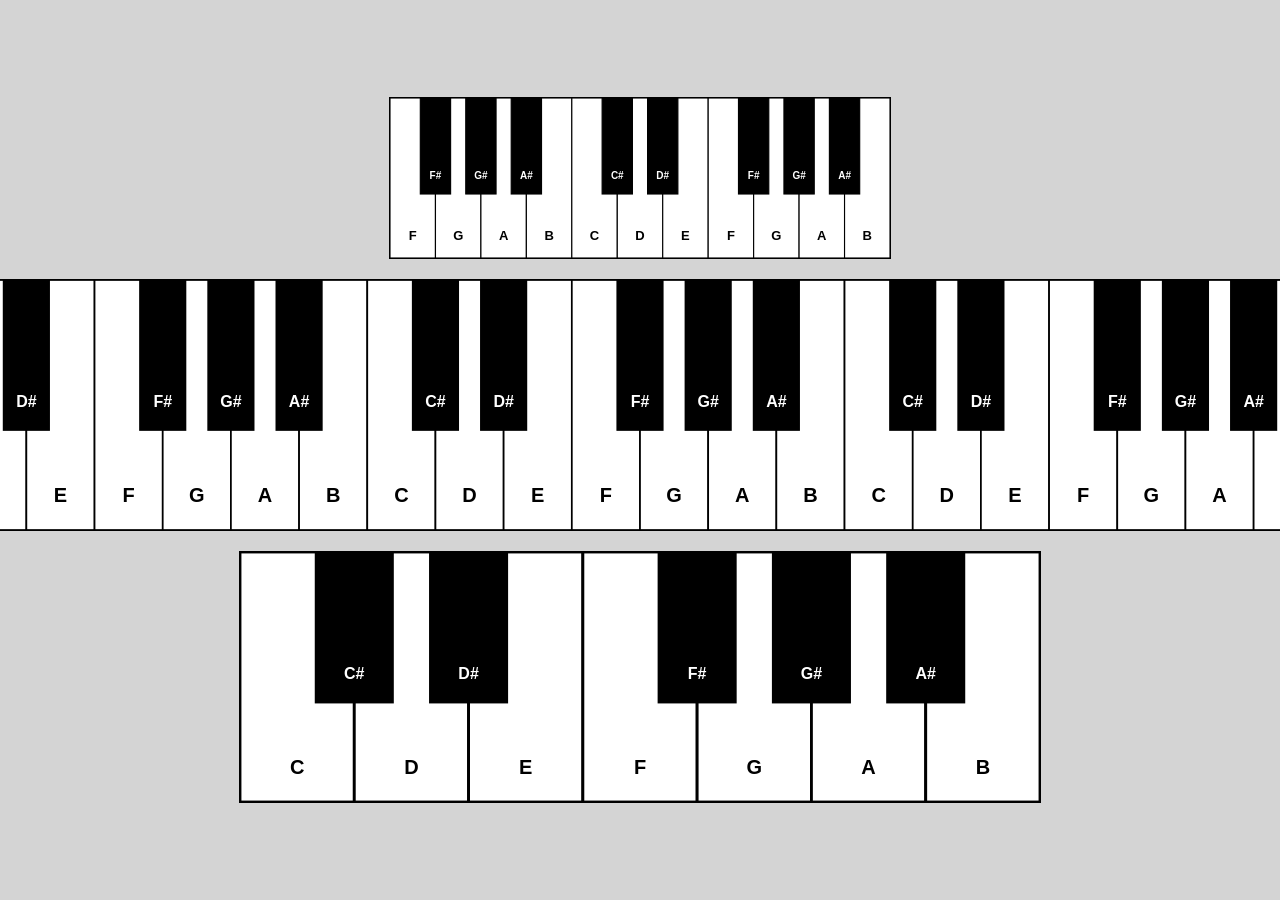
==== reeds.html @ b9848239 "Add html canvas view of the reeds" ====
<!DOCTYPE html>
<html lang="en">
<head>
    <meta charset="UTF-8">
    <meta name="viewport" content="width=device-width, initial-scale=1.0">
    <title>Piano View with Notes</title>
    <style>
        body {
            background-color: #d4d4d4;
            display: flex;
            justify-content: center;
            align-items: center;
            height: 100vh;
            margin: 0;
        }

        .piano-container {
            display: flex;
            align-items: center;
            flex-direction: column;
            gap: 20px; /* Space between the piano views */
        }

        .piano-wrapper {
            display: inline-block;
            border: 1px solid #000; /* Optional border for the div */
        }

        canvas {
            display: block;
        }
    </style>
</head>
<body>
<div class="piano-container" id="pianoContainer"></div>

<script>
    function createPianoCanvas(width, height, totalWhiteReeds = 7, startingNote = 'C') {
        const wrapper = document.createElement('div');
        wrapper.className = 'piano-wrapper';
        wrapper.style.width = `${width}px`;
        wrapper.style.height = `${height}px`;

        const canvas = document.createElement('canvas');
        canvas.width = width;
        canvas.height = height;
        wrapper.appendChild(canvas);

        const ctx = canvas.getContext('2d');
        const ctxLineWidth = (width /totalWhiteReeds) / 40;

        const whiteNotesSequence = ['C', 'D', 'E', 'F', 'G', 'A', 'B'];
        const blackNotesSequence = ['C#', 'D#', '', 'F#', 'G#', 'A#', '']; // Use '' for missing black keys
        const startingIndex = whiteNotesSequence.indexOf(startingNote);

        if (startingIndex === -1) {
            console.error('Invalid starting note! Please provide a valid white key note (C, D, E, F, G, A, B).');
            return wrapper;
        }

        const whiteKeyWidth = width / totalWhiteReeds; // Width of each white key
        const blackKeyWidth = (whiteKeyWidth / 3) * 2; // Width of each black key
        const whiteKeyHeight = height; // Height of each white key
        const blackKeyHeight = (height / 10) * 6; // Height of each black key

        let currentWhiteNoteIndex = startingIndex;

        // Draw white keys and their notes
        for (let i = 0; i < totalWhiteReeds; i++) {
            const whiteNote = whiteNotesSequence[currentWhiteNoteIndex % 7];
            ctx.fillStyle = 'white';
            ctx.fillRect(i * whiteKeyWidth, 0, whiteKeyWidth, whiteKeyHeight);
            ctx.lineWidth = ctxLineWidth;
            ctx.strokeStyle = 'black';
            ctx.strokeRect(i * whiteKeyWidth, 0, whiteKeyWidth, whiteKeyHeight);

            // Add white-key note labels
            ctx.fillStyle = 'black';
            ctx.font = `bold ${Math.floor(height / 12)}px Arial`;
            ctx.textAlign = 'center';
            ctx.textBaseline = 'middle';
            ctx.fillText(whiteNote, i * whiteKeyWidth + whiteKeyWidth / 2, whiteKeyHeight - (height / 7.5));

            currentWhiteNoteIndex++;
        }

        // Draw black keys and their notes
        currentWhiteNoteIndex = startingIndex;
        for (let i = 0; i < totalWhiteReeds; i++) {
            const whiteNoteIndex = currentWhiteNoteIndex % 7;
            const blackNote = blackNotesSequence[whiteNoteIndex];

            if (blackNote !== '') {
                const left = i * whiteKeyWidth + whiteKeyWidth - blackKeyWidth / 2;
                ctx.fillStyle = 'black';
                ctx.fillRect(left, 0, blackKeyWidth, blackKeyHeight);
                ctx.lineWidth = ctxLineWidth;
                ctx.strokeStyle = 'black';
                ctx.strokeRect(left, 0, blackKeyWidth, blackKeyHeight);

                // Add black-key note labels
                ctx.fillStyle = 'white';
                ctx.font = `bold ${Math.floor(height / 15)}px Arial`;
                ctx.textAlign = 'center';
                ctx.textBaseline = 'middle';
                ctx.fillText(blackNote, left + blackKeyWidth / 2, blackKeyHeight - (height / 9));
            }

            currentWhiteNoteIndex++;
        }

        return wrapper;
    }

    // Render piano view with wrapper
    const pianoContainer = document.getElementById('pianoContainer');
    pianoContainer.appendChild(createPianoCanvas(500, 160, 11, 'F'));
    pianoContainer.appendChild(createPianoCanvas(1500, 250, 22, 'C'));
    pianoContainer.appendChild(createPianoCanvas(800, 250));
</script>
</body>
</html>
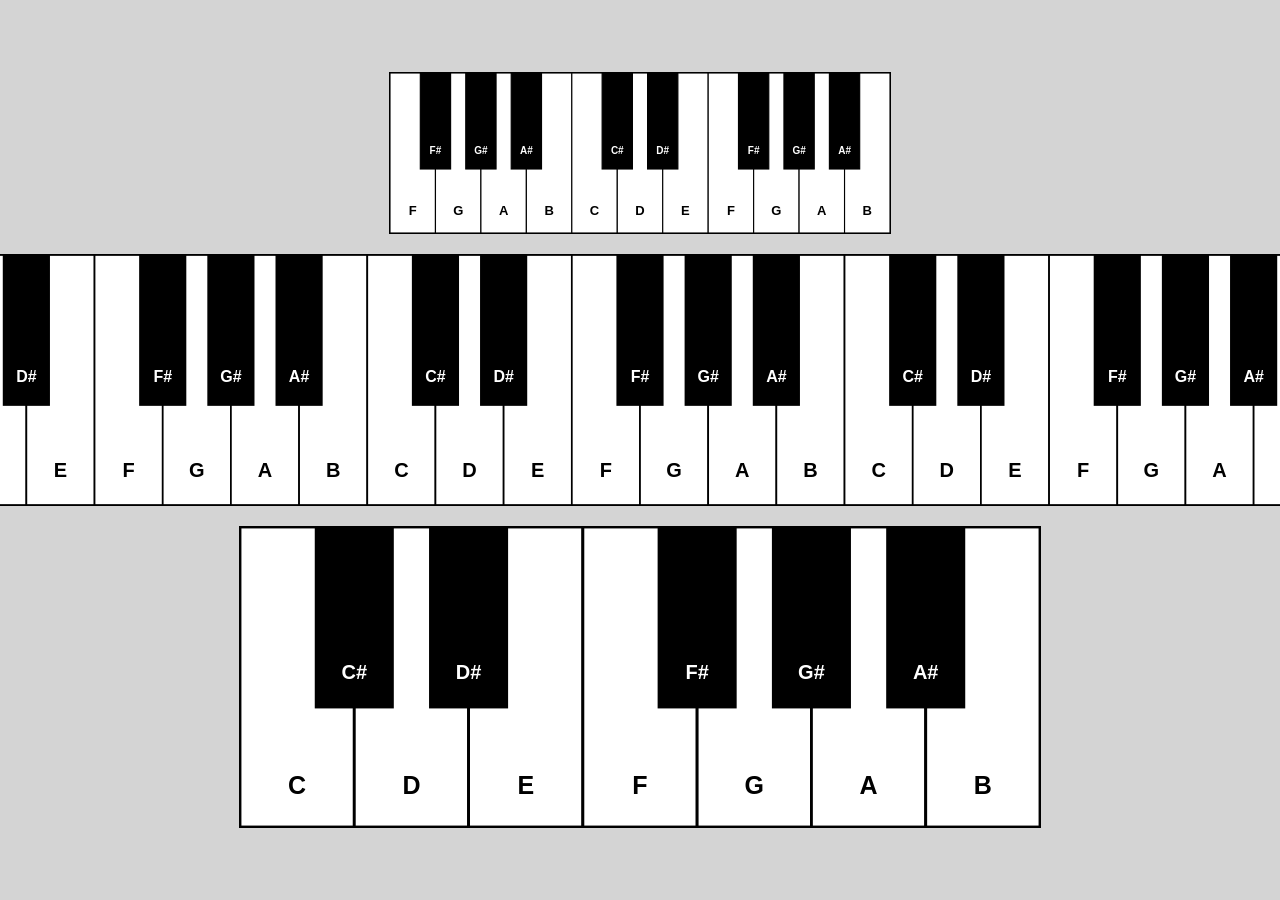
==== commit 8ebae8ad: "Add default argument value for createPianoCanvas function" ====
--- a/reeds.html
+++ b/reeds.html
@@ -35,7 +35,7 @@
 <div class="piano-container" id="pianoContainer"></div>
 
 <script>
-    function createPianoCanvas(width, height, totalWhiteReeds = 7, startingNote = 'C') {
+    function createPianoCanvas(width = 800, height = 300, totalWhiteReeds = 7, startingNote = 'C') {
         const wrapper = document.createElement('div');
         wrapper.className = 'piano-wrapper';
         wrapper.style.width = `${width}px`;
@@ -116,7 +116,7 @@
     const pianoContainer = document.getElementById('pianoContainer');
     pianoContainer.appendChild(createPianoCanvas(500, 160, 11, 'F'));
     pianoContainer.appendChild(createPianoCanvas(1500, 250, 22, 'C'));
-    pianoContainer.appendChild(createPianoCanvas(800, 250));
+    pianoContainer.appendChild(createPianoCanvas());
 </script>
 </body>
 </html>
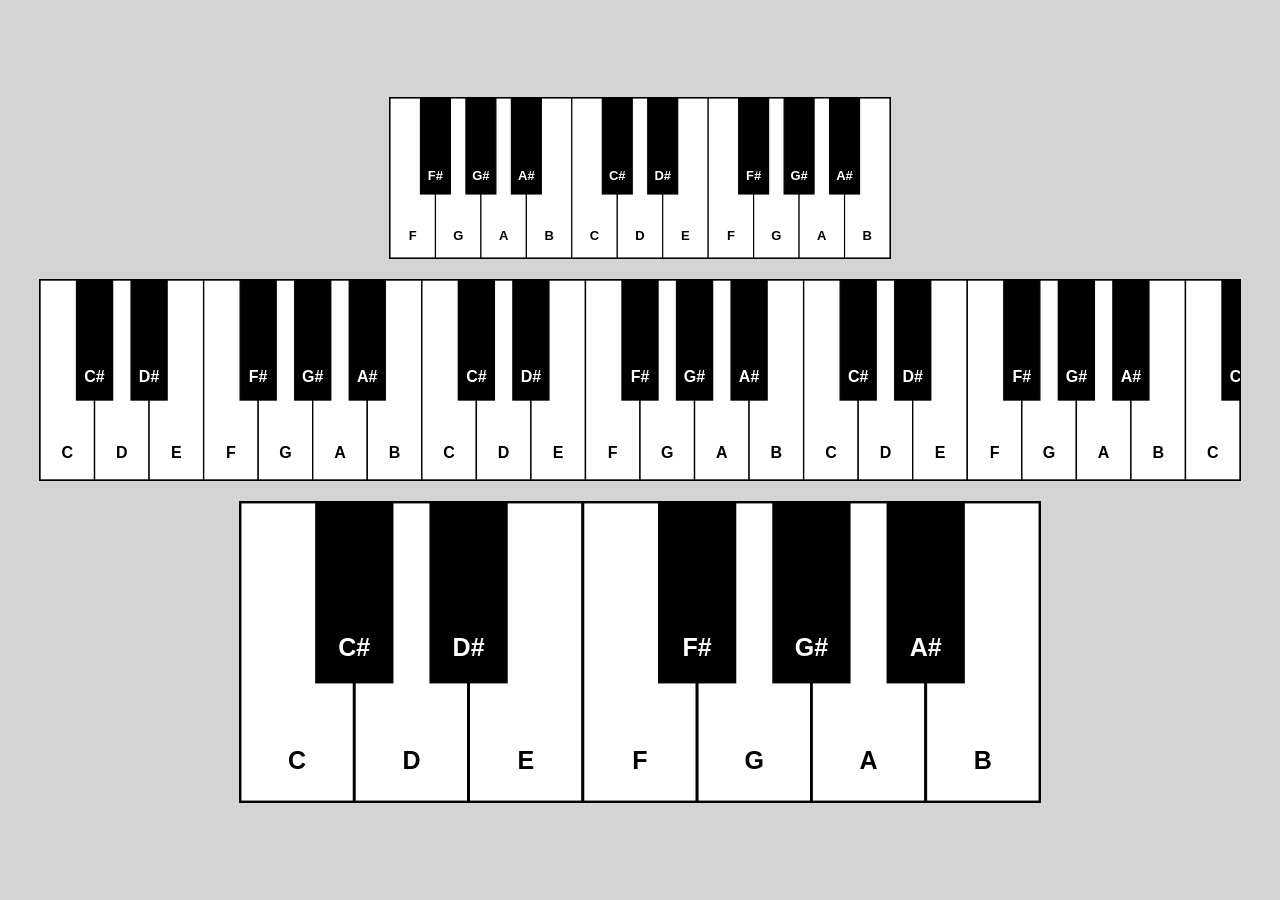
==== commit 5e2ca1de: "Add class component for Piano renderer" ====
--- a/reeds.html
+++ b/reeds.html
@@ -4,119 +4,47 @@
     <meta charset="UTF-8">
     <meta name="viewport" content="width=device-width, initial-scale=1.0">
     <title>Piano View with Notes</title>
+    <link rel="stylesheet" href="piano.css" />
     <style>
         body {
             background-color: #d4d4d4;
-            display: flex;
-            justify-content: center;
-            align-items: center;
             height: 100vh;
             margin: 0;
         }
 
         .piano-container {
             display: flex;
+            justify-content: center;
             align-items: center;
             flex-direction: column;
             gap: 20px; /* Space between the piano views */
-        }
-
-        .piano-wrapper {
-            display: inline-block;
-            border: 1px solid #000; /* Optional border for the div */
-        }
-
-        canvas {
-            display: block;
+            height: 100vh;
         }
     </style>
 </head>
 <body>
 <div class="piano-container" id="pianoContainer"></div>
 
+<script src="piano.js"></script>
 <script>
-    function createPianoCanvas(width = 800, height = 300, totalWhiteReeds = 7, startingNote = 'C') {
-        const wrapper = document.createElement('div');
-        wrapper.className = 'piano-wrapper';
-        wrapper.style.width = `${width}px`;
-        wrapper.style.height = `${height}px`;
+    const CUSTOM_PIANO_STYLE = {
+        whiteKeyColor: 'white',
+        blackKeyColor: 'black',
+        whiteKeyStrokeColor: 'black',
+        blackKeyStrokeColor: 'black',
+        whiteKeyFontColor: 'black',
+        blackKeyFontColor: 'white',
+        fontSizeFactor: 12,
+    };
 
-        const canvas = document.createElement('canvas');
-        canvas.width = width;
-        canvas.height = height;
-        wrapper.appendChild(canvas);
+    const pianoConfigs = [
+        [CUSTOM_PIANO_STYLE, 500, 160, 11, 'F'],
+        [{ ...CUSTOM_PIANO_STYLE }, 1200, 200, 22, 'C'],
+        [] // Default style
+    ];
 
-        const ctx = canvas.getContext('2d');
-        const ctxLineWidth = (width /totalWhiteReeds) / 40;
+    renderPianos(pianoConfigs, 'pianoContainer');
+</script>
 
-        const whiteNotesSequence = ['C', 'D', 'E', 'F', 'G', 'A', 'B'];
-        const blackNotesSequence = ['C#', 'D#', '', 'F#', 'G#', 'A#', '']; // Use '' for missing black keys
-        const startingIndex = whiteNotesSequence.indexOf(startingNote);
-
-        if (startingIndex === -1) {
-            console.error('Invalid starting note! Please provide a valid white key note (C, D, E, F, G, A, B).');
-            return wrapper;
-        }
-
-        const whiteKeyWidth = width / totalWhiteReeds; // Width of each white key
-        const blackKeyWidth = (whiteKeyWidth / 3) * 2; // Width of each black key
-        const whiteKeyHeight = height; // Height of each white key
-        const blackKeyHeight = (height / 10) * 6; // Height of each black key
-
-        let currentWhiteNoteIndex = startingIndex;
-
-        // Draw white keys and their notes
-        for (let i = 0; i < totalWhiteReeds; i++) {
-            const whiteNote = whiteNotesSequence[currentWhiteNoteIndex % 7];
-            ctx.fillStyle = 'white';
-            ctx.fillRect(i * whiteKeyWidth, 0, whiteKeyWidth, whiteKeyHeight);
-            ctx.lineWidth = ctxLineWidth;
-            ctx.strokeStyle = 'black';
-            ctx.strokeRect(i * whiteKeyWidth, 0, whiteKeyWidth, whiteKeyHeight);
-
-            // Add white-key note labels
-            ctx.fillStyle = 'black';
-            ctx.font = `bold ${Math.floor(height / 12)}px Arial`;
-            ctx.textAlign = 'center';
-            ctx.textBaseline = 'middle';
-            ctx.fillText(whiteNote, i * whiteKeyWidth + whiteKeyWidth / 2, whiteKeyHeight - (height / 7.5));
-
-            currentWhiteNoteIndex++;
-        }
-
-        // Draw black keys and their notes
-        currentWhiteNoteIndex = startingIndex;
-        for (let i = 0; i < totalWhiteReeds; i++) {
-            const whiteNoteIndex = currentWhiteNoteIndex % 7;
-            const blackNote = blackNotesSequence[whiteNoteIndex];
-
-            if (blackNote !== '') {
-                const left = i * whiteKeyWidth + whiteKeyWidth - blackKeyWidth / 2;
-                ctx.fillStyle = 'black';
-                ctx.fillRect(left, 0, blackKeyWidth, blackKeyHeight);
-                ctx.lineWidth = ctxLineWidth;
-                ctx.strokeStyle = 'black';
-                ctx.strokeRect(left, 0, blackKeyWidth, blackKeyHeight);
-
-                // Add black-key note labels
-                ctx.fillStyle = 'white';
-                ctx.font = `bold ${Math.floor(height / 15)}px Arial`;
-                ctx.textAlign = 'center';
-                ctx.textBaseline = 'middle';
-                ctx.fillText(blackNote, left + blackKeyWidth / 2, blackKeyHeight - (height / 9));
-            }
-
-            currentWhiteNoteIndex++;
-        }
-
-        return wrapper;
-    }
-
-    // Render piano view with wrapper
-    const pianoContainer = document.getElementById('pianoContainer');
-    pianoContainer.appendChild(createPianoCanvas(500, 160, 11, 'F'));
-    pianoContainer.appendChild(createPianoCanvas(1500, 250, 22, 'C'));
-    pianoContainer.appendChild(createPianoCanvas());
-</script>
 </body>
 </html>
--- a/piano.css
+++ b/piano.css
@@ -0,0 +1,8 @@
+.piano-wrapper {
+    display: inline-block;
+    border: 1px solid #000; /* Optional border for the div */
+}
+
+canvas {
+    display: block;
+}
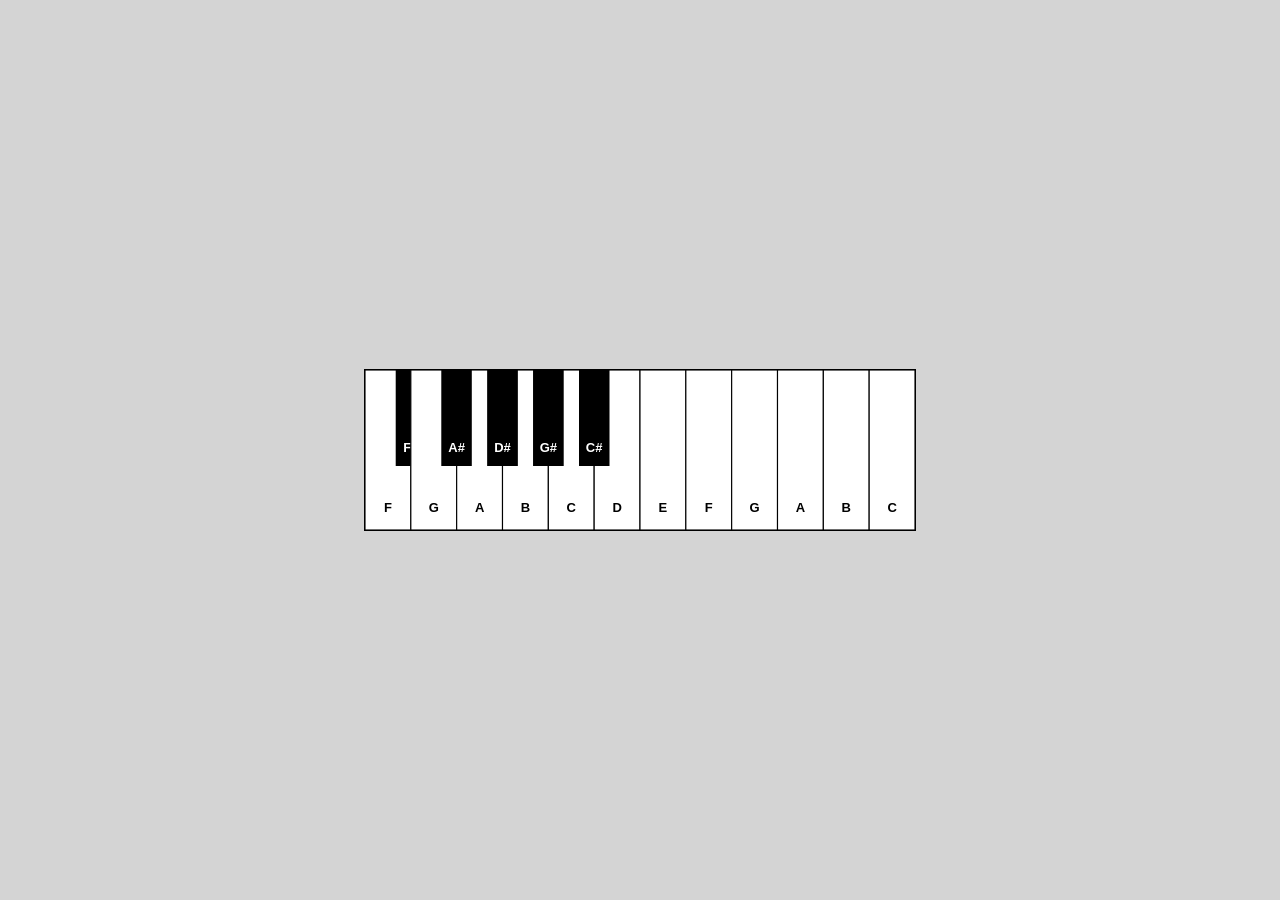
==== commit c2e79a18: "[WIP] Add highlighting feature" ====
--- a/reeds.html
+++ b/reeds.html
@@ -34,13 +34,14 @@
         blackKeyStrokeColor: 'black',
         whiteKeyFontColor: 'black',
         blackKeyFontColor: 'white',
+        highlightColor: 'limegreen',
         fontSizeFactor: 12,
     };
 
     const pianoConfigs = [
-        [CUSTOM_PIANO_STYLE, 500, 160, 11, 'F'],
-        [{ ...CUSTOM_PIANO_STYLE }, 1200, 200, 22, 'C'],
-        [] // Default style
+        [CUSTOM_PIANO_STYLE, 550, 160, 12, 'F', ['C', 'E', 'G']],
+        // [{ ...CUSTOM_PIANO_STYLE }, 1200, 200, 22, 'C', ['C', 'E', 'G']],
+        // [{}, 800, 250, 15, 'D', ['D', 'F#', 'A']] // Default style
     ];
 
     renderPianos(pianoConfigs, 'pianoContainer');
